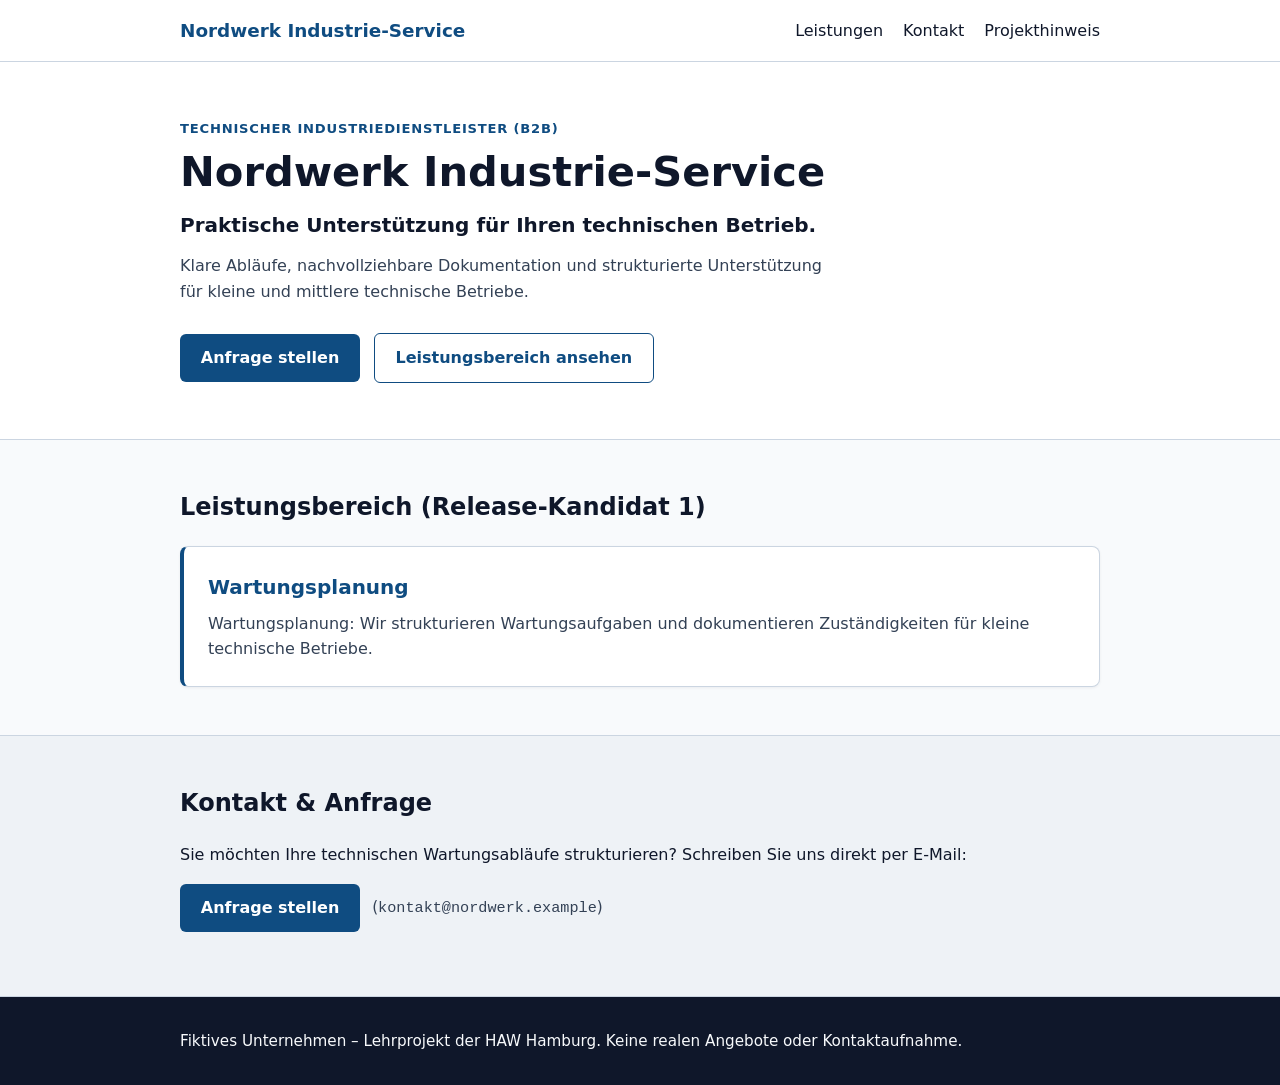
==== index.html @ 2f5e4a5c "feat(rc1): initial Nordwerk Industrie-Service static website (TASK-001)" ====
<!DOCTYPE html>
<html lang="de">
<head>
  <meta charset="UTF-8">
  <meta name="viewport" content="width=device-width, initial-scale=1.0">
  <title>Nordwerk Industrie-Service – Technische Betriebs- &amp; Wartungsunterstützung</title>
  <link rel="stylesheet" href="styles.css">
</head>
<body>
  <header class="site-header">
    <div class="container header-inner">
      <a href="#start" class="brand" aria-label="Nordwerk Industrie-Service Startseite">
        Nordwerk Industrie-Service
      </a>
      <nav aria-label="Hauptnavigation">
        <ul class="nav-list">
          <li><a href="#leistungen">Leistungen</a></li>
          <li><a href="#kontakt">Kontakt</a></li>
          <li><a href="#hinweis">Projekthinweis</a></li>
        </ul>
      </nav>
    </div>
  </header>

  <main id="start">
    <section class="hero" aria-labelledby="hero-title">
      <div class="container">
        <p class="eyebrow">Technischer Industriedienstleister (B2B)</p>
        <h1 id="hero-title">Nordwerk Industrie-Service</h1>
        <p class="hero-claim">Praktische Unterstützung für Ihren technischen Betrieb.</p>
        <p class="hero-intro">
          Klare Abläufe, nachvollziehbare Dokumentation und strukturierte Unterstützung für kleine und mittlere technische Betriebe.
        </p>
        <div class="hero-actions">
          <a class="btn-primary" href="mailto:kontakt@nordwerk.example">Anfrage stellen</a>
          <a class="btn-secondary" href="#leistungen">Leistungsbereich ansehen</a>
        </div>
      </div>
    </section>

    <section id="leistungen" class="section" aria-labelledby="services-title">
      <div class="container">
        <h2 id="services-title">Leistungsbereich (Release-Kandidat 1)</h2>
        <article class="service-card">
          <h3>Wartungsplanung</h3>
          <p>
            Wartungsplanung: Wir strukturieren Wartungsaufgaben und dokumentieren Zuständigkeiten für kleine technische Betriebe.
          </p>
        </article>
      </div>
    </section>

    <section id="kontakt" class="section section-alt" aria-labelledby="contact-title">
      <div class="container">
        <h2 id="contact-title">Kontakt &amp; Anfrage</h2>
        <p>
          Sie möchten Ihre technischen Wartungsabläufe strukturieren? Schreiben Sie uns direkt per E-Mail:
        </p>
        <p class="contact-cta">
          <a class="btn-primary" href="mailto:kontakt@nordwerk.example">Anfrage stellen</a>
          <span class="contact-mail">(<code>kontakt@nordwerk.example</code>)</span>
        </p>
      </div>
    </section>
  </main>

  <footer id="hinweis" class="site-footer">
    <div class="container">
      <p class="legal-notice">
        Fiktives Unternehmen – Lehrprojekt der HAW Hamburg. Keine realen Angebote oder Kontaktaufnahme.
      </p>
    </div>
  </footer>
</body>
</html>
---- styles.css ----
:root {
  --color-bg: #f8fafc;
  --color-surface: #ffffff;
  --color-surface-alt: #eef2f6;
  --color-text: #0f172a;
  --color-text-muted: #334155;
  --color-primary: #0f4c81;
  --color-primary-hover: #0b3960;
  --color-border: #cbd5e1;
  --color-focus: #d97706;
  --max-width: 960px;
}

*,
*::before,
*::after {
  box-sizing: border-box;
}

html {
  font-family: system-ui, -apple-system, BlinkMacSystemFont, "Segoe UI", Roboto, sans-serif;
  line-height: 1.6;
  color: var(--color-text);
  background-color: var(--color-bg);
  scroll-behavior: smooth;
}

body {
  margin: 0;
  overflow-x: hidden;
}

.container {
  width: 100%;
  max-width: var(--max-width);
  margin: 0 auto;
  padding: 0 1.25rem;
}

a:focus-visible,
button:focus-visible {
  outline: 3px solid var(--color-focus);
  outline-offset: 3px;
  border-radius: 4px;
}

.site-header {
  background-color: var(--color-surface);
  border-bottom: 1px solid var(--color-border);
  position: sticky;
  top: 0;
  z-index: 10;
}

.header-inner {
  display: flex;
  flex-wrap: wrap;
  align-items: center;
  justify-content: space-between;
  gap: 1rem;
  padding-top: 1rem;
  padding-bottom: 1rem;
}

.brand {
  font-weight: 700;
  font-size: 1.15rem;
  color: var(--color-primary);
  text-decoration: none;
}

.nav-list {
  list-style: none;
  display: flex;
  flex-wrap: wrap;
  gap: 1.25rem;
  margin: 0;
  padding: 0;
}

.nav-list a {
  color: var(--color-text);
  text-decoration: none;
  font-weight: 500;
}

.nav-list a:hover {
  color: var(--color-primary);
  text-decoration: underline;
}

.hero {
  background-color: var(--color-surface);
  padding: 3.5rem 0;
  border-bottom: 1px solid var(--color-border);
}

.eyebrow {
  text-transform: uppercase;
  letter-spacing: 0.06em;
  font-size: 0.82rem;
  font-weight: 700;
  color: var(--color-primary);
  margin: 0 0 0.5rem 0;
}

.hero h1 {
  font-size: clamp(1.85rem, 4vw, 2.6rem);
  line-height: 1.2;
  margin: 0 0 0.75rem 0;
}

.hero-claim {
  font-size: 1.25rem;
  font-weight: 600;
  color: var(--color-text);
  margin: 0 0 0.75rem 0;
}

.hero-intro {
  color: var(--color-text-muted);
  max-width: 65ch;
  margin: 0 0 1.75rem 0;
}

.hero-actions {
  display: flex;
  flex-wrap: wrap;
  gap: 0.85rem;
  align-items: center;
}

.btn-primary,
.btn-secondary {
  display: inline-block;
  padding: 0.7rem 1.3rem;
  border-radius: 6px;
  font-weight: 600;
  text-decoration: none;
  transition: background-color 0.15s ease, color 0.15s ease;
}

.btn-primary {
  background-color: var(--color-primary);
  color: #ffffff;
}

.btn-primary:hover {
  background-color: var(--color-primary-hover);
}

.btn-secondary {
  background-color: transparent;
  color: var(--color-primary);
  border: 1px solid var(--color-primary);
}

.btn-secondary:hover {
  background-color: var(--color-surface-alt);
}

.section {
  padding: 3rem 0;
}

.section-alt {
  background-color: var(--color-surface-alt);
  border-top: 1px solid var(--color-border);
  border-bottom: 1px solid var(--color-border);
}

.section h2 {
  font-size: 1.5rem;
  margin: 0 0 1.25rem 0;
}

.service-card {
  background-color: var(--color-surface);
  border: 1px solid var(--color-border);
  border-left: 4px solid var(--color-primary);
  border-radius: 8px;
  padding: 1.5rem;
  box-shadow: 0 1px 3px rgba(15, 23, 42, 0.06);
}

.service-card h3 {
  margin: 0 0 0.5rem 0;
  font-size: 1.25rem;
  color: var(--color-primary);
}

.service-card p {
  margin: 0;
  color: var(--color-text-muted);
}

.contact-cta {
  display: flex;
  flex-wrap: wrap;
  align-items: center;
  gap: 0.75rem;
  margin-top: 1rem;
}

.contact-mail {
  color: var(--color-text-muted);
  font-size: 0.95rem;
}

.site-footer {
  background-color: #0f172a;
  color: #f8fafc;
  padding: 2rem 0;
}

.legal-notice {
  margin: 0;
  font-size: 0.95rem;
  font-weight: 500;
}

@media (max-width: 480px) {
  .hero {
    padding: 2.25rem 0;
  }

  .btn-primary,
  .btn-secondary {
    width: 100%;
    text-align: center;
  }
}
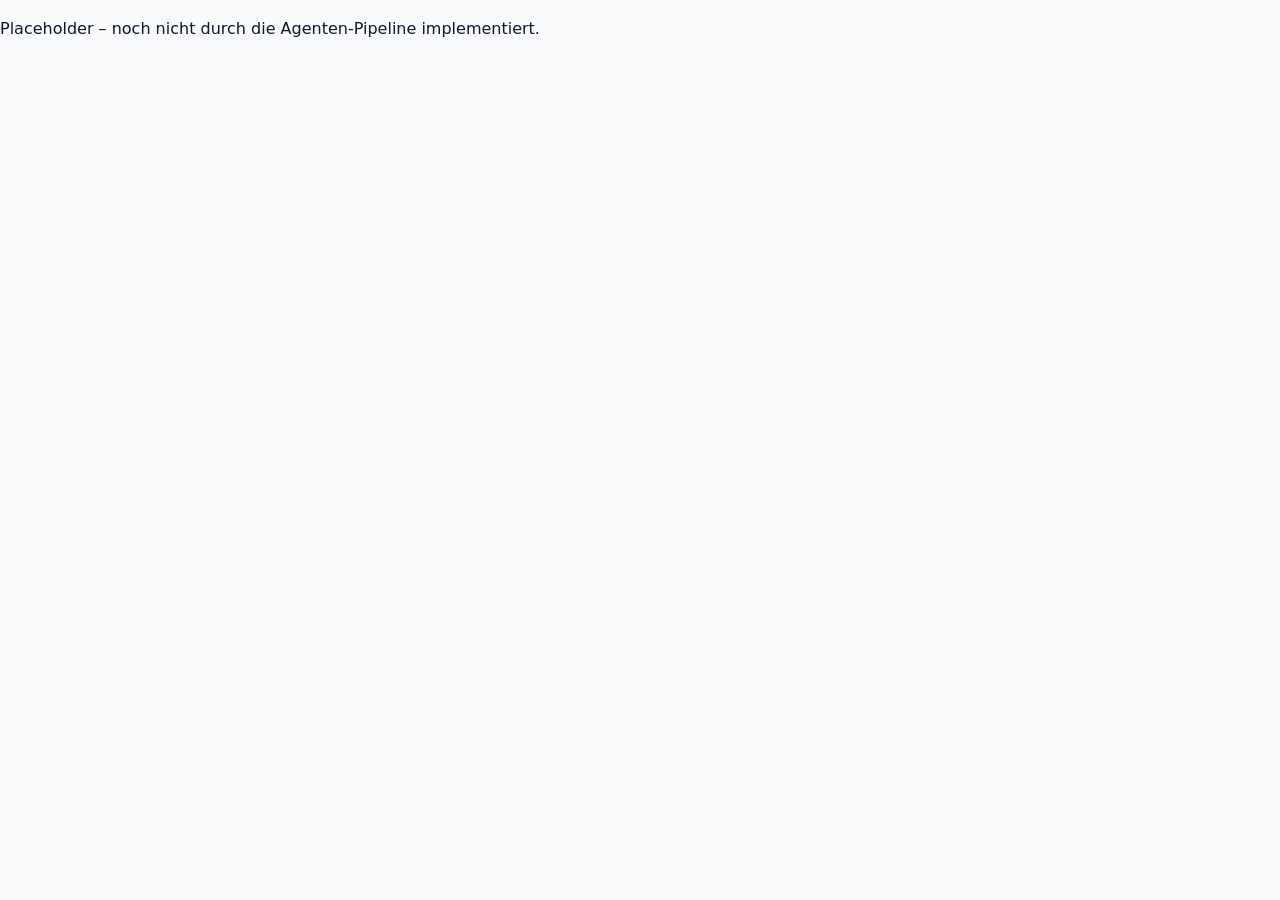
==== commit cbbf7a9e: "chore(setup): reset index.html to starter skeleton and finalize issue_t3.md before agent run" ====
--- a/index.html
+++ b/index.html
@@ -3,73 +3,11 @@
 <head>
   <meta charset="UTF-8">
   <meta name="viewport" content="width=device-width, initial-scale=1.0">
-  <title>Nordwerk Industrie-Service – Technische Betriebs- &amp; Wartungsunterstützung</title>
+  <title>TODO: Website Setup</title>
   <link rel="stylesheet" href="styles.css">
 </head>
 <body>
-  <header class="site-header">
-    <div class="container header-inner">
-      <a href="#start" class="brand" aria-label="Nordwerk Industrie-Service Startseite">
-        Nordwerk Industrie-Service
-      </a>
-      <nav aria-label="Hauptnavigation">
-        <ul class="nav-list">
-          <li><a href="#leistungen">Leistungen</a></li>
-          <li><a href="#kontakt">Kontakt</a></li>
-          <li><a href="#hinweis">Projekthinweis</a></li>
-        </ul>
-      </nav>
-    </div>
-  </header>
-
-  <main id="start">
-    <section class="hero" aria-labelledby="hero-title">
-      <div class="container">
-        <p class="eyebrow">Technischer Industriedienstleister (B2B)</p>
-        <h1 id="hero-title">Nordwerk Industrie-Service</h1>
-        <p class="hero-claim">Praktische Unterstützung für Ihren technischen Betrieb.</p>
-        <p class="hero-intro">
-          Klare Abläufe, nachvollziehbare Dokumentation und strukturierte Unterstützung für kleine und mittlere technische Betriebe.
-        </p>
-        <div class="hero-actions">
-          <a class="btn-primary" href="mailto:kontakt@nordwerk.example">Anfrage stellen</a>
-          <a class="btn-secondary" href="#leistungen">Leistungsbereich ansehen</a>
-        </div>
-      </div>
-    </section>
-
-    <section id="leistungen" class="section" aria-labelledby="services-title">
-      <div class="container">
-        <h2 id="services-title">Leistungsbereich (Release-Kandidat 1)</h2>
-        <article class="service-card">
-          <h3>Wartungsplanung</h3>
-          <p>
-            Wartungsplanung: Wir strukturieren Wartungsaufgaben und dokumentieren Zuständigkeiten für kleine technische Betriebe.
-          </p>
-        </article>
-      </div>
-    </section>
-
-    <section id="kontakt" class="section section-alt" aria-labelledby="contact-title">
-      <div class="container">
-        <h2 id="contact-title">Kontakt &amp; Anfrage</h2>
-        <p>
-          Sie möchten Ihre technischen Wartungsabläufe strukturieren? Schreiben Sie uns direkt per E-Mail:
-        </p>
-        <p class="contact-cta">
-          <a class="btn-primary" href="mailto:kontakt@nordwerk.example">Anfrage stellen</a>
-          <span class="contact-mail">(<code>kontakt@nordwerk.example</code>)</span>
-        </p>
-      </div>
-    </section>
-  </main>
-
-  <footer id="hinweis" class="site-footer">
-    <div class="container">
-      <p class="legal-notice">
-        Fiktives Unternehmen – Lehrprojekt der HAW Hamburg. Keine realen Angebote oder Kontaktaufnahme.
-      </p>
-    </div>
-  </footer>
+  <!-- TODO (TASK-001): To be implemented by the Agentic Software Factory -->
+  <p>Placeholder – noch nicht durch die Agenten-Pipeline implementiert.</p>
 </body>
 </html>
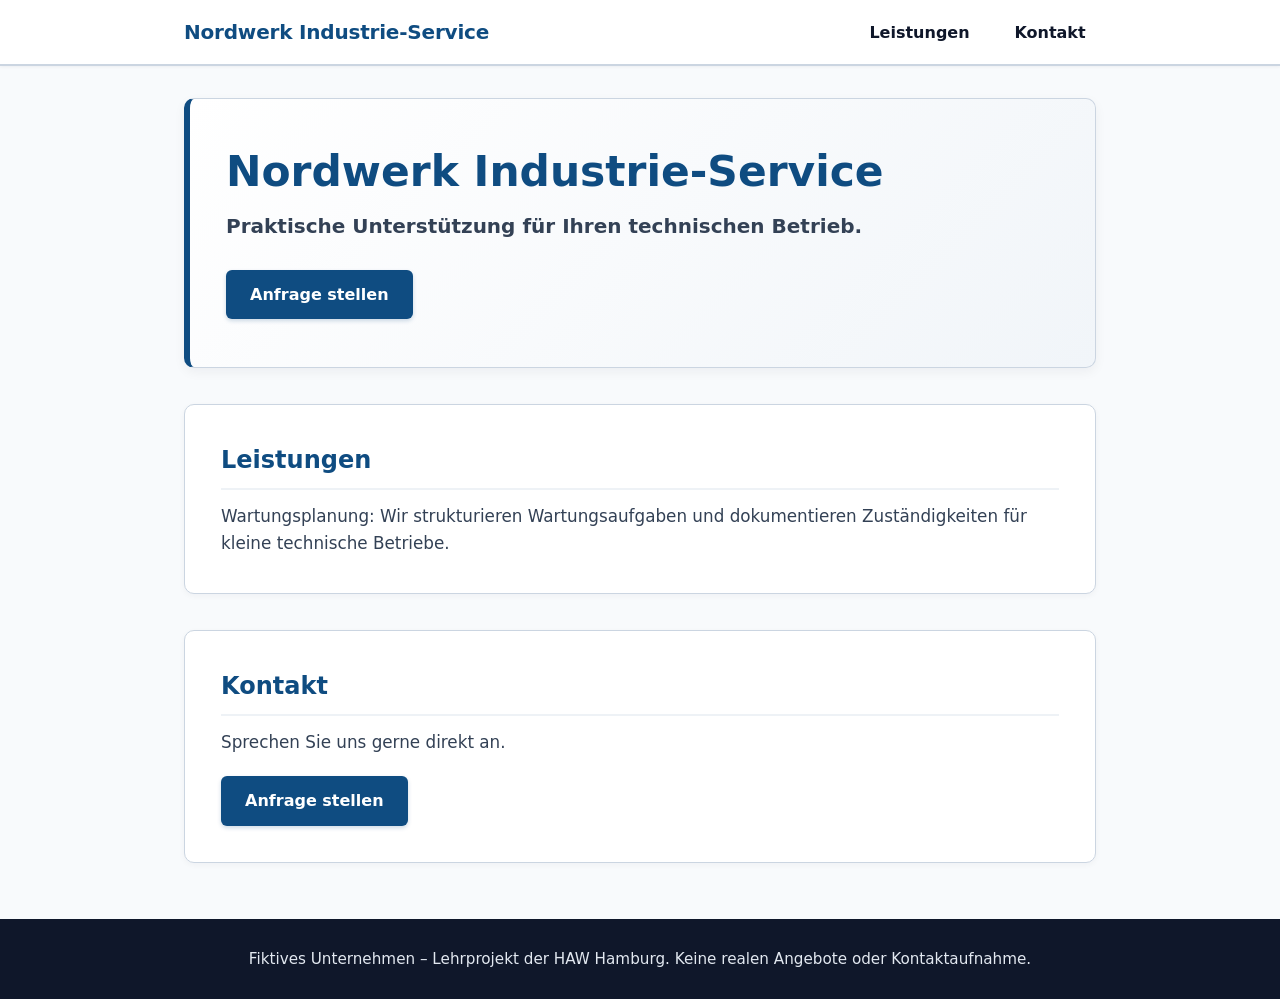
==== commit c952e98b: "feat(TASK-001): agent-implemented Nordwerk RC1 index.html and matching styles.css" ====
--- a/index.html
+++ b/index.html
@@ -3,11 +3,43 @@
 <head>
   <meta charset="UTF-8">
   <meta name="viewport" content="width=device-width, initial-scale=1.0">
-  <title>TODO: Website Setup</title>
+  <title>Nordwerk Industrie-Service</title>
   <link rel="stylesheet" href="styles.css">
 </head>
 <body>
-  <!-- TODO (TASK-001): To be implemented by the Agentic Software Factory -->
-  <p>Placeholder – noch nicht durch die Agenten-Pipeline implementiert.</p>
+  <header>
+    <div class="header-container">
+      <span class="brand">Nordwerk Industrie-Service</span>
+      <nav>
+        <ul>
+          <li><a href="#leistungen">Leistungen</a></li>
+          <li><a href="#kontakt">Kontakt</a></li>
+        </ul>
+      </nav>
+    </div>
+  </header>
+
+  <main>
+    <section class="hero" id="hero">
+      <h1>Nordwerk Industrie-Service</h1>
+      <p class="hero-claim">Praktische Unterstützung für Ihren technischen Betrieb.</p>
+      <a class="cta-button" href="mailto:kontakt@nordwerk.example">Anfrage stellen</a>
+    </section>
+
+    <section class="services" id="leistungen">
+      <h2>Leistungen</h2>
+      <p>Wartungsplanung: Wir strukturieren Wartungsaufgaben und dokumentieren Zuständigkeiten für kleine technische Betriebe.</p>
+    </section>
+
+    <section class="contact" id="kontakt">
+      <h2>Kontakt</h2>
+      <p>Sprechen Sie uns gerne direkt an.</p>
+      <a class="cta-button" href="mailto:kontakt@nordwerk.example">Anfrage stellen</a>
+    </section>
+  </main>
+
+  <footer>
+    <p>Fiktives Unternehmen – Lehrprojekt der HAW Hamburg. Keine realen Angebote oder Kontaktaufnahme.</p>
+  </footer>
 </body>
 </html>
--- a/styles.css
+++ b/styles.css
@@ -28,13 +28,9 @@
 body {
   margin: 0;
   overflow-x: hidden;
-}
-
-.container {
-  width: 100%;
-  max-width: var(--max-width);
-  margin: 0 auto;
-  padding: 0 1.25rem;
+  display: flex;
+  flex-direction: column;
+  min-height: 100vh;
 }
 
 a:focus-visible,
@@ -44,188 +40,190 @@
   border-radius: 4px;
 }
 
+/* Header & Navigation (matches Backend Agent markup) */
+header,
 .site-header {
   background-color: var(--color-surface);
-  border-bottom: 1px solid var(--color-border);
+  border-bottom: 2px solid var(--color-border);
   position: sticky;
   top: 0;
   z-index: 10;
-}
-
+  box-shadow: 0 1px 3px rgba(15, 23, 42, 0.05);
+}
+
+.header-container,
+.header-inner,
+.container {
+  width: 100%;
+  max-width: var(--max-width);
+  margin: 0 auto;
+  padding: 1rem 1.5rem;
+}
+
+.header-container,
 .header-inner {
   display: flex;
   flex-wrap: wrap;
   align-items: center;
   justify-content: space-between;
   gap: 1rem;
-  padding-top: 1rem;
-  padding-bottom: 1rem;
 }
 
 .brand {
   font-weight: 700;
-  font-size: 1.15rem;
+  font-size: 1.25rem;
   color: var(--color-primary);
   text-decoration: none;
-}
-
+  letter-spacing: -0.01em;
+}
+
+nav ul,
 .nav-list {
   list-style: none;
   display: flex;
   flex-wrap: wrap;
-  gap: 1.25rem;
+  gap: 1.5rem;
   margin: 0;
   padding: 0;
 }
 
+nav a,
 .nav-list a {
   color: var(--color-text);
   text-decoration: none;
-  font-weight: 500;
-}
-
+  font-weight: 600;
+  padding: 0.35rem 0.65rem;
+  border-radius: 6px;
+  transition: background-color 0.15s ease, color 0.15s ease;
+}
+
+nav a:hover,
 .nav-list a:hover {
   color: var(--color-primary);
-  text-decoration: underline;
+  background-color: var(--color-surface-alt);
+}
+
+/* Main Content & Sections */
+main {
+  flex: 1;
+  width: 100%;
+  max-width: var(--max-width);
+  margin: 0 auto;
+  padding: 2rem 1.5rem 3.5rem;
+  display: flex;
+  flex-direction: column;
+  gap: 2.25rem;
 }
 
 .hero {
-  background-color: var(--color-surface);
-  padding: 3.5rem 0;
-  border-bottom: 1px solid var(--color-border);
-}
-
-.eyebrow {
-  text-transform: uppercase;
-  letter-spacing: 0.06em;
-  font-size: 0.82rem;
-  font-weight: 700;
-  color: var(--color-primary);
-  margin: 0 0 0.5rem 0;
+  background: linear-gradient(135deg, #ffffff 0%, #f1f5f9 100%);
+  border: 1px solid var(--color-border);
+  border-left: 6px solid var(--color-primary);
+  border-radius: 10px;
+  padding: 3rem 2.25rem;
+  box-shadow: 0 4px 12px rgba(15, 23, 42, 0.05);
 }
 
 .hero h1 {
-  font-size: clamp(1.85rem, 4vw, 2.6rem);
+  font-size: clamp(1.9rem, 4vw, 2.65rem);
   line-height: 1.2;
+  color: var(--color-primary);
   margin: 0 0 0.75rem 0;
 }
 
 .hero-claim {
   font-size: 1.25rem;
   font-weight: 600;
-  color: var(--color-text);
-  margin: 0 0 0.75rem 0;
-}
-
-.hero-intro {
   color: var(--color-text-muted);
-  max-width: 65ch;
   margin: 0 0 1.75rem 0;
 }
 
-.hero-actions {
-  display: flex;
-  flex-wrap: wrap;
-  gap: 0.85rem;
-  align-items: center;
-}
-
-.btn-primary,
-.btn-secondary {
-  display: inline-block;
-  padding: 0.7rem 1.3rem;
-  border-radius: 6px;
-  font-weight: 600;
-  text-decoration: none;
-  transition: background-color 0.15s ease, color 0.15s ease;
-}
-
-.btn-primary {
-  background-color: var(--color-primary);
-  color: #ffffff;
-}
-
-.btn-primary:hover {
-  background-color: var(--color-primary-hover);
-}
-
-.btn-secondary {
-  background-color: transparent;
-  color: var(--color-primary);
-  border: 1px solid var(--color-primary);
-}
-
-.btn-secondary:hover {
-  background-color: var(--color-surface-alt);
-}
-
-.section {
-  padding: 3rem 0;
-}
-
-.section-alt {
-  background-color: var(--color-surface-alt);
-  border-top: 1px solid var(--color-border);
-  border-bottom: 1px solid var(--color-border);
-}
-
-.section h2 {
-  font-size: 1.5rem;
-  margin: 0 0 1.25rem 0;
-}
-
+.services,
+.contact,
 .service-card {
   background-color: var(--color-surface);
   border: 1px solid var(--color-border);
-  border-left: 4px solid var(--color-primary);
-  border-radius: 8px;
-  padding: 1.5rem;
-  box-shadow: 0 1px 3px rgba(15, 23, 42, 0.06);
-}
-
-.service-card h3 {
-  margin: 0 0 0.5rem 0;
-  font-size: 1.25rem;
-  color: var(--color-primary);
-}
-
-.service-card p {
-  margin: 0;
+  border-radius: 10px;
+  padding: 2.25rem;
+  box-shadow: 0 2px 6px rgba(15, 23, 42, 0.04);
+  scroll-margin-top: 5rem;
+  transition: border-color 0.25s ease, box-shadow 0.25s ease;
+}
+
+.services:target,
+.contact:target {
+  border-color: var(--color-primary);
+  box-shadow: 0 0 0 3px rgba(15, 76, 129, 0.18);
+}
+
+.services h2,
+.contact h2 {
+  font-size: 1.5rem;
+  color: var(--color-primary);
+  margin: 0 0 0.85rem 0;
+  padding-bottom: 0.5rem;
+  border-bottom: 2px solid var(--color-surface-alt);
+}
+
+.services p,
+.contact p {
+  font-size: 1.05rem;
   color: var(--color-text-muted);
-}
-
-.contact-cta {
-  display: flex;
-  flex-wrap: wrap;
-  align-items: center;
-  gap: 0.75rem;
-  margin-top: 1rem;
-}
-
-.contact-mail {
-  color: var(--color-text-muted);
-  font-size: 0.95rem;
-}
-
+  margin: 0 0 1.25rem 0;
+}
+
+.services p:last-child {
+  margin-bottom: 0;
+}
+
+/* Primary Call-to-Action Button */
+.cta-button,
+.btn-primary {
+  display: inline-block;
+  background-color: var(--color-primary);
+  color: #ffffff;
+  font-weight: 600;
+  font-size: 1rem;
+  padding: 0.75rem 1.5rem;
+  border-radius: 6px;
+  text-decoration: none;
+  box-shadow: 0 2px 4px rgba(15, 76, 129, 0.2);
+  transition: background-color 0.15s ease, transform 0.1s ease;
+}
+
+.cta-button:hover,
+.btn-primary:hover {
+  background-color: var(--color-primary-hover);
+}
+
+/* Footer */
+footer,
 .site-footer {
   background-color: #0f172a;
   color: #f8fafc;
-  padding: 2rem 0;
-}
-
+  padding: 1.75rem 1.5rem;
+  text-align: center;
+  margin-top: auto;
+}
+
+footer p,
 .legal-notice {
-  margin: 0;
+  max-width: var(--max-width);
+  margin: 0 auto;
   font-size: 0.95rem;
-  font-weight: 500;
-}
-
-@media (max-width: 480px) {
-  .hero {
-    padding: 2.25rem 0;
+  color: #e2e8f0;
+}
+
+@media (max-width: 600px) {
+  .hero,
+  .services,
+  .contact {
+    padding: 1.5rem;
   }
 
-  .btn-primary,
-  .btn-secondary {
+  .cta-button,
+  .btn-primary {
+    display: block;
     width: 100%;
     text-align: center;
   }
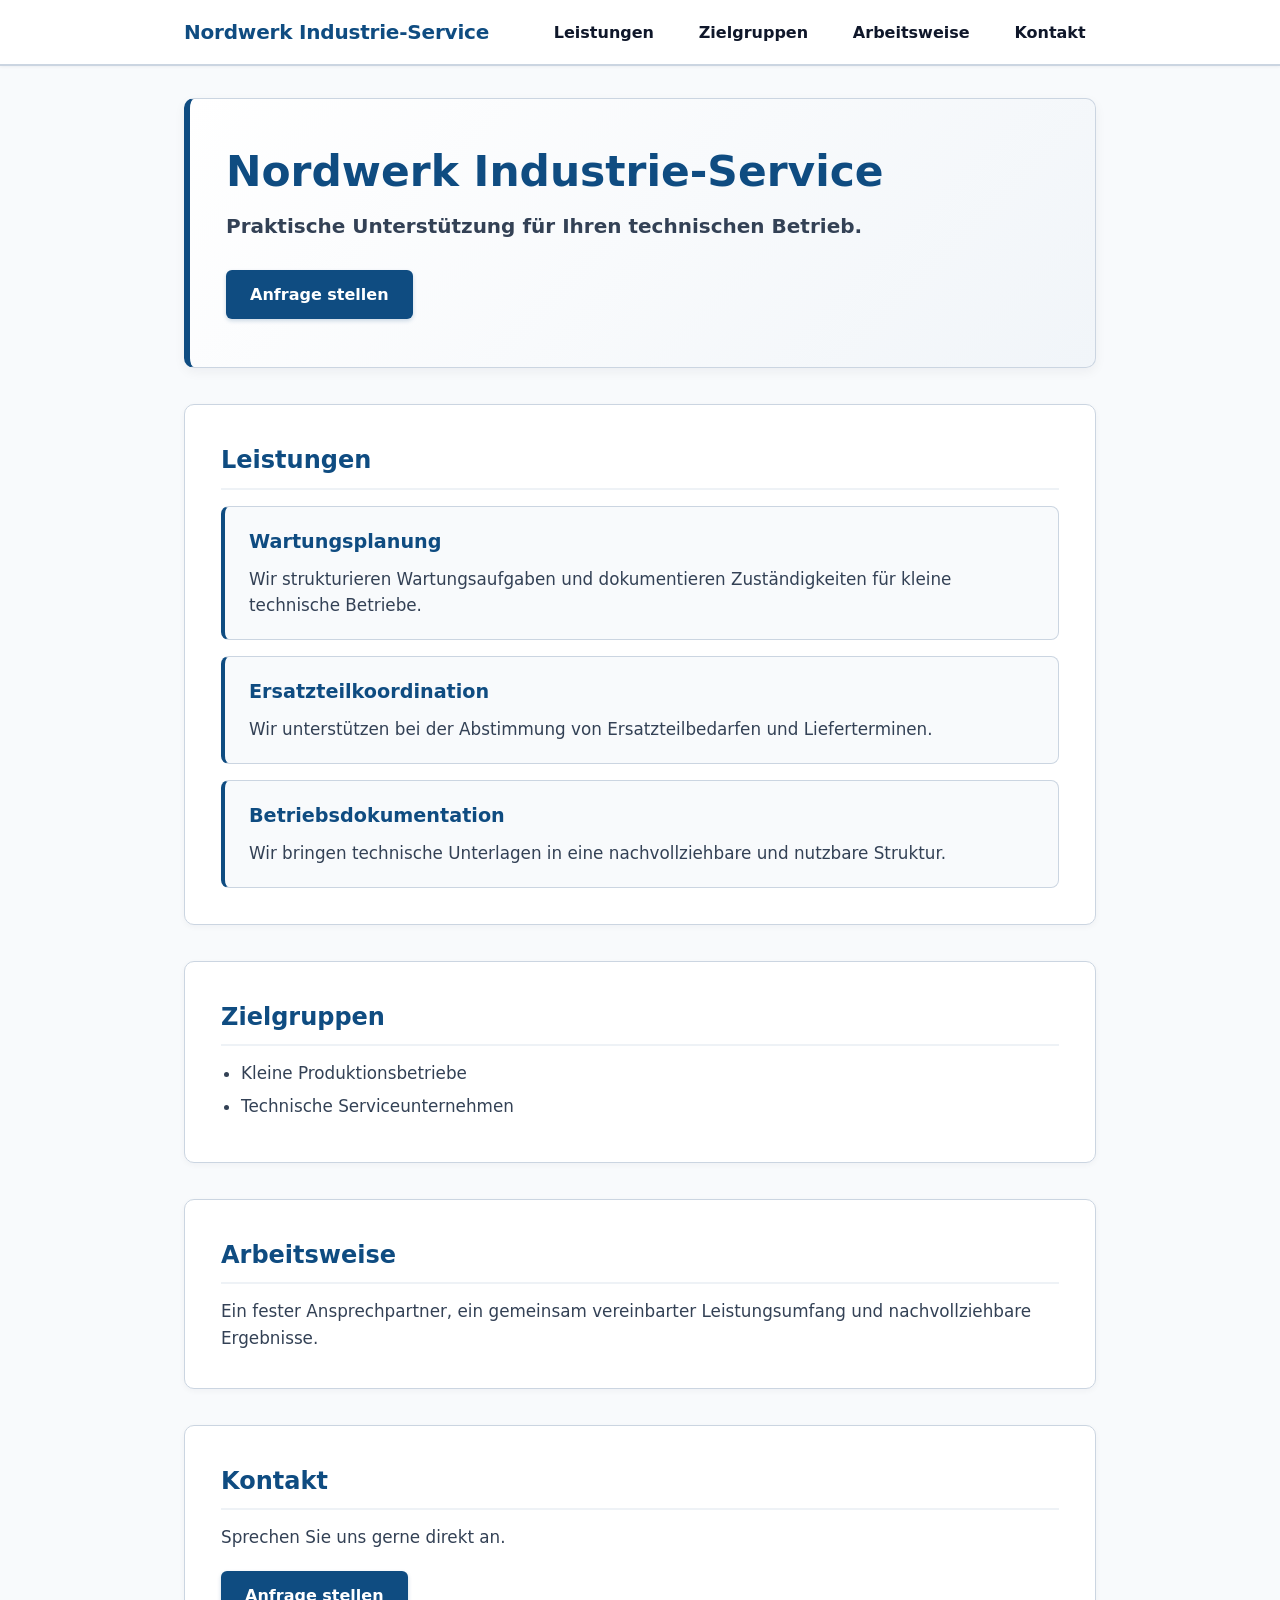
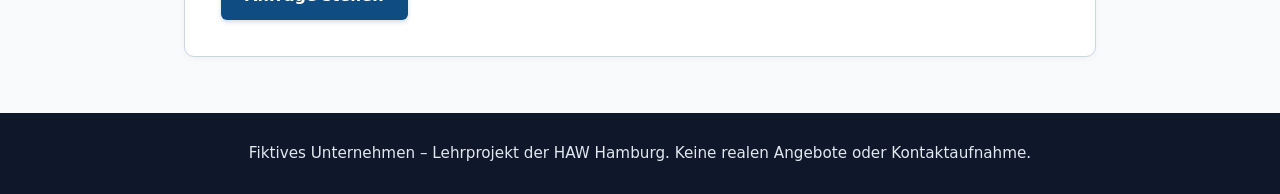
==== commit 18d222ba: "feat(TASK-002): complete Nordwerk Release Candidate (AC-01 to AC-08)" ====
--- a/index.html
+++ b/index.html
@@ -13,6 +13,8 @@
       <nav>
         <ul>
           <li><a href="#leistungen">Leistungen</a></li>
+          <li><a href="#zielgruppen">Zielgruppen</a></li>
+          <li><a href="#arbeitsweise">Arbeitsweise</a></li>
           <li><a href="#kontakt">Kontakt</a></li>
         </ul>
       </nav>
@@ -28,7 +30,31 @@
 
     <section class="services" id="leistungen">
       <h2>Leistungen</h2>
-      <p>Wartungsplanung: Wir strukturieren Wartungsaufgaben und dokumentieren Zuständigkeiten für kleine technische Betriebe.</p>
+      <article class="service-card">
+        <h3>Wartungsplanung</h3>
+        <p>Wir strukturieren Wartungsaufgaben und dokumentieren Zuständigkeiten für kleine technische Betriebe.</p>
+      </article>
+      <article class="service-card">
+        <h3>Ersatzteilkoordination</h3>
+        <p>Wir unterstützen bei der Abstimmung von Ersatzteilbedarfen und Lieferterminen.</p>
+      </article>
+      <article class="service-card">
+        <h3>Betriebsdokumentation</h3>
+        <p>Wir bringen technische Unterlagen in eine nachvollziehbare und nutzbare Struktur.</p>
+      </article>
+    </section>
+
+    <section class="services" id="zielgruppen">
+      <h2>Zielgruppen</h2>
+      <ul>
+        <li>Kleine Produktionsbetriebe</li>
+        <li>Technische Serviceunternehmen</li>
+      </ul>
+    </section>
+
+    <section class="services" id="arbeitsweise">
+      <h2>Arbeitsweise</h2>
+      <p>Ein fester Ansprechpartner, ein gemeinsam vereinbarter Leistungsumfang und nachvollziehbare Ergebnisse.</p>
     </section>
 
     <section class="contact" id="kontakt">
@@ -42,4 +68,4 @@
     <p>Fiktives Unternehmen – Lehrprojekt der HAW Hamburg. Keine realen Angebote oder Kontaktaufnahme.</p>
   </footer>
 </body>
-</html>
+</html>
--- a/styles.css
+++ b/styles.css
@@ -228,3 +228,33 @@
     text-align: center;
   }
 }
+
+
+/* Termin 4: Service cards inside .services and target audience lists */
+.services .service-card {
+  background-color: var(--color-bg);
+  border: 1px solid var(--color-border);
+  border-left: 4px solid var(--color-primary);
+  border-radius: 8px;
+  padding: 1.25rem 1.5rem;
+  margin-top: 1rem;
+  box-shadow: none;
+}
+
+.services .service-card h3 {
+  font-size: 1.2rem;
+  color: var(--color-primary);
+  margin: 0 0 0.5rem 0;
+}
+
+.services ul {
+  margin: 0.5rem 0 0 1.25rem;
+  padding: 0;
+  color: var(--color-text-muted);
+  font-size: 1.05rem;
+}
+
+.services li {
+  margin-bottom: 0.4rem;
+  font-weight: 500;
+}
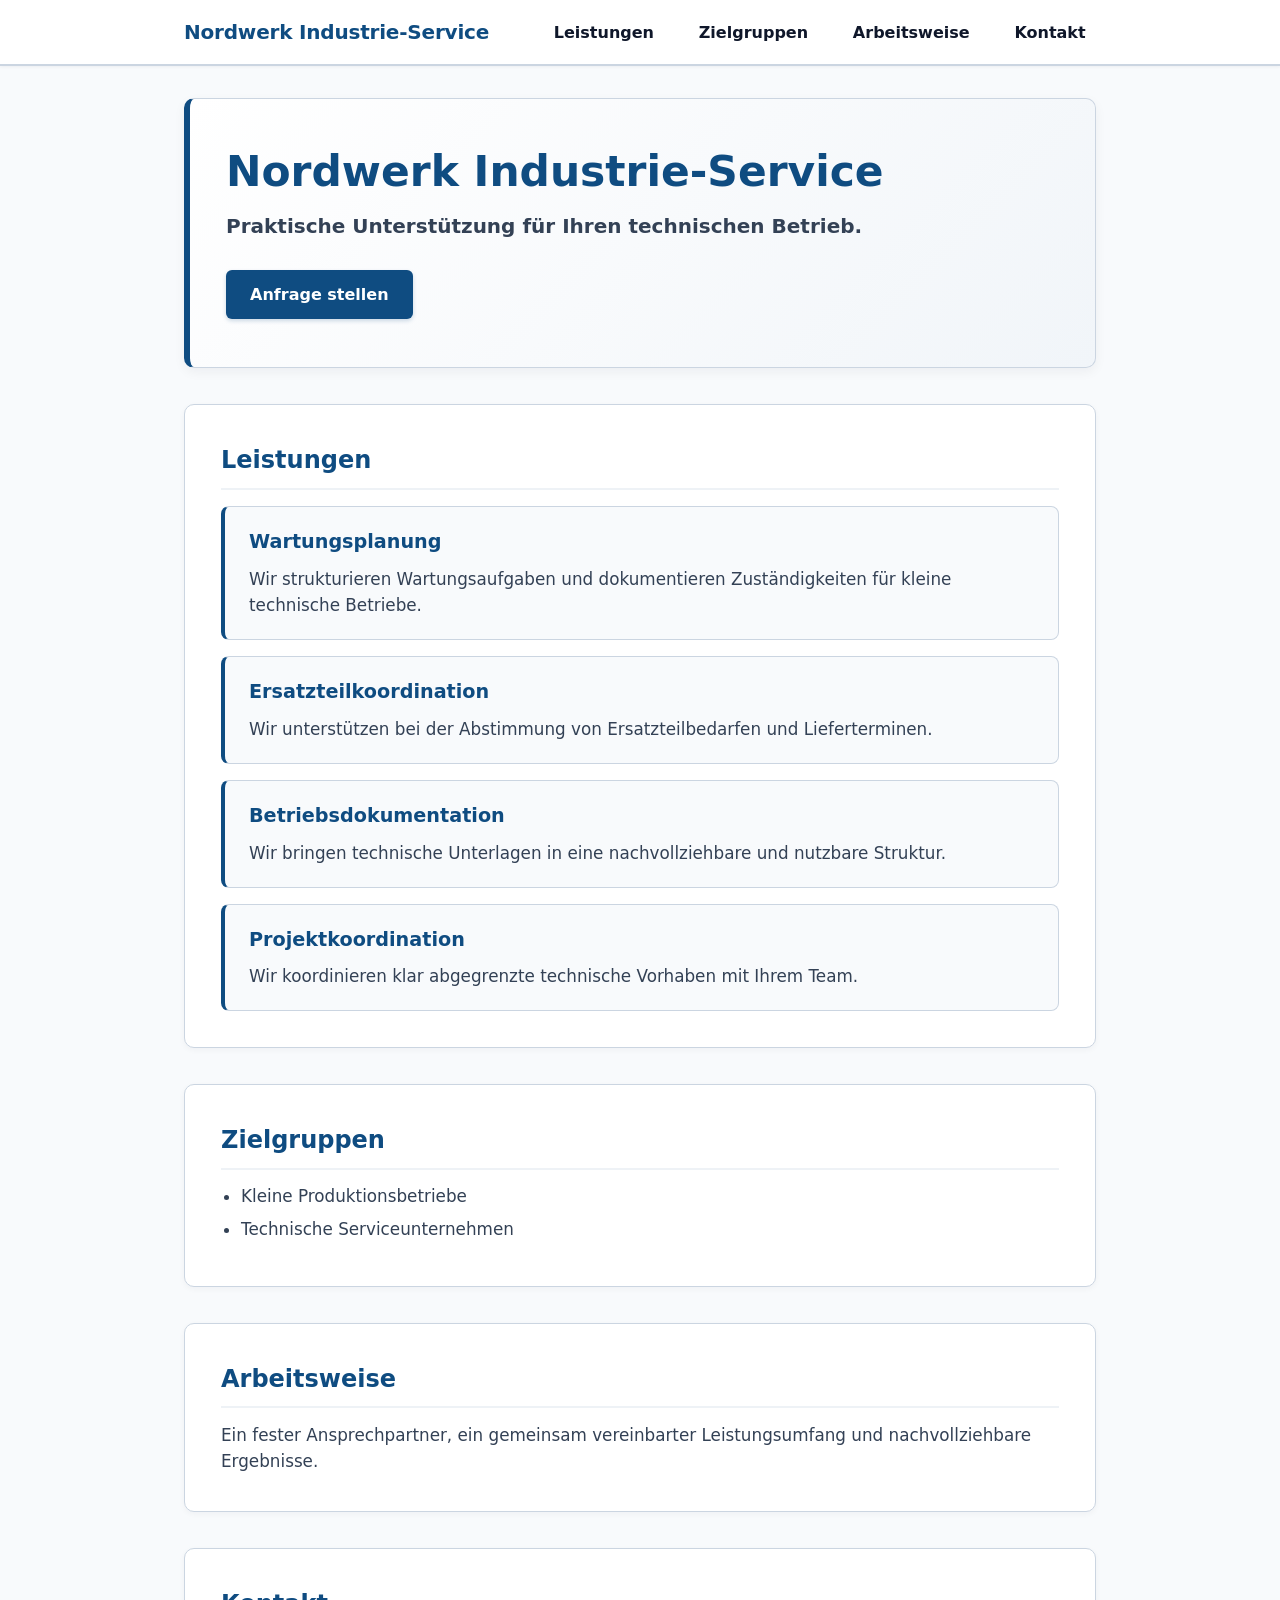
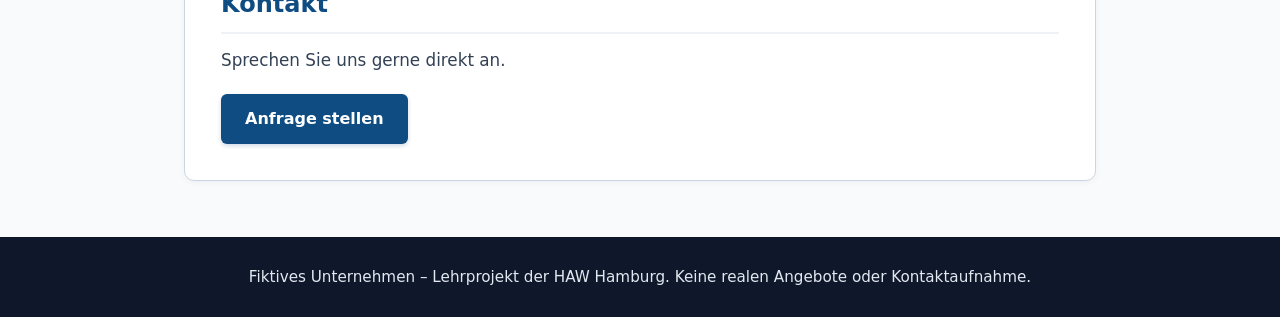
==== commit ad7d304c: "experiment(R-01): baseline run on R-BASE with F-BASE" ====
--- a/index.html
+++ b/index.html
@@ -42,6 +42,10 @@
         <h3>Betriebsdokumentation</h3>
         <p>Wir bringen technische Unterlagen in eine nachvollziehbare und nutzbare Struktur.</p>
       </article>
+      <article class="service-card">
+        <h3>Projektkoordination</h3>
+        <p>Wir koordinieren klar abgegrenzte technische Vorhaben mit Ihrem Team.</p>
+      </article>
     </section>
 
     <section class="services" id="zielgruppen">
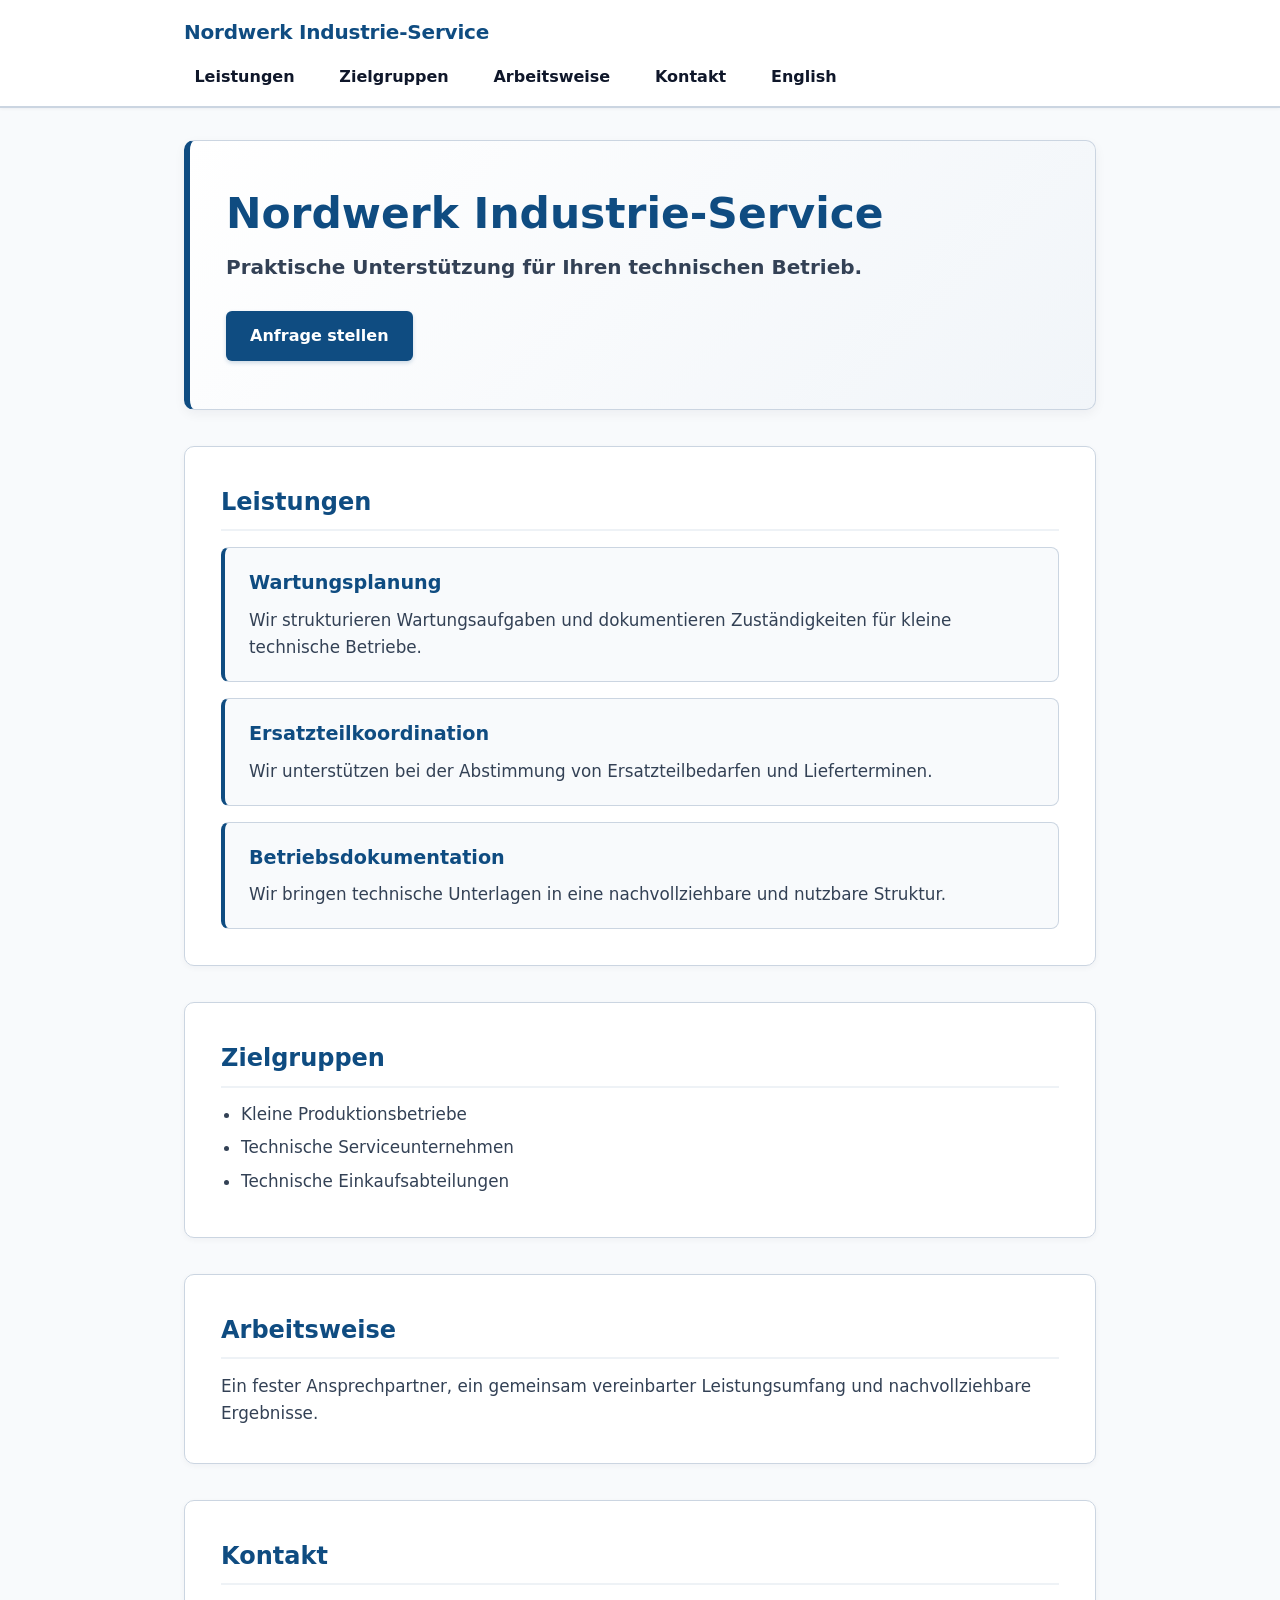
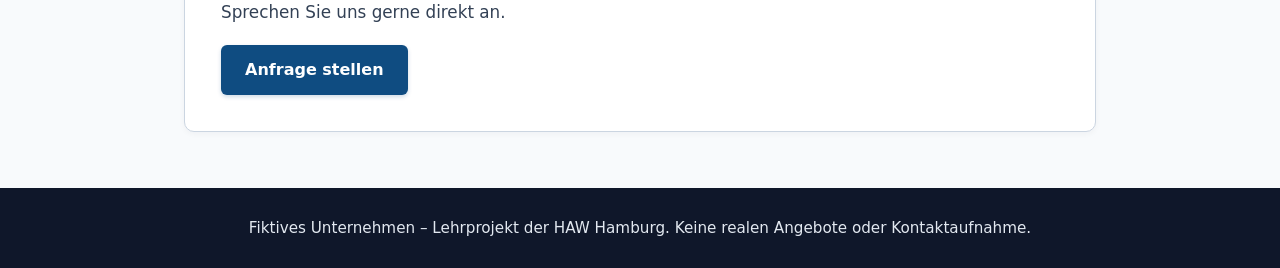
==== commit c4fbdba5: "feat(cr-01): add English landing page, extend DE target groups, add CR-01 tests - feat(index_en.html" ====
--- a/index.html
+++ b/index.html
@@ -16,6 +16,7 @@
           <li><a href="#zielgruppen">Zielgruppen</a></li>
           <li><a href="#arbeitsweise">Arbeitsweise</a></li>
           <li><a href="#kontakt">Kontakt</a></li>
+          <li><a href="index_en.html">English</a></li>
         </ul>
       </nav>
     </div>
@@ -42,10 +43,6 @@
         <h3>Betriebsdokumentation</h3>
         <p>Wir bringen technische Unterlagen in eine nachvollziehbare und nutzbare Struktur.</p>
       </article>
-      <article class="service-card">
-        <h3>Projektkoordination</h3>
-        <p>Wir koordinieren klar abgegrenzte technische Vorhaben mit Ihrem Team.</p>
-      </article>
     </section>
 
     <section class="services" id="zielgruppen">
@@ -53,6 +50,7 @@
       <ul>
         <li>Kleine Produktionsbetriebe</li>
         <li>Technische Serviceunternehmen</li>
+        <li>Technische Einkaufsabteilungen</li>
       </ul>
     </section>
 
